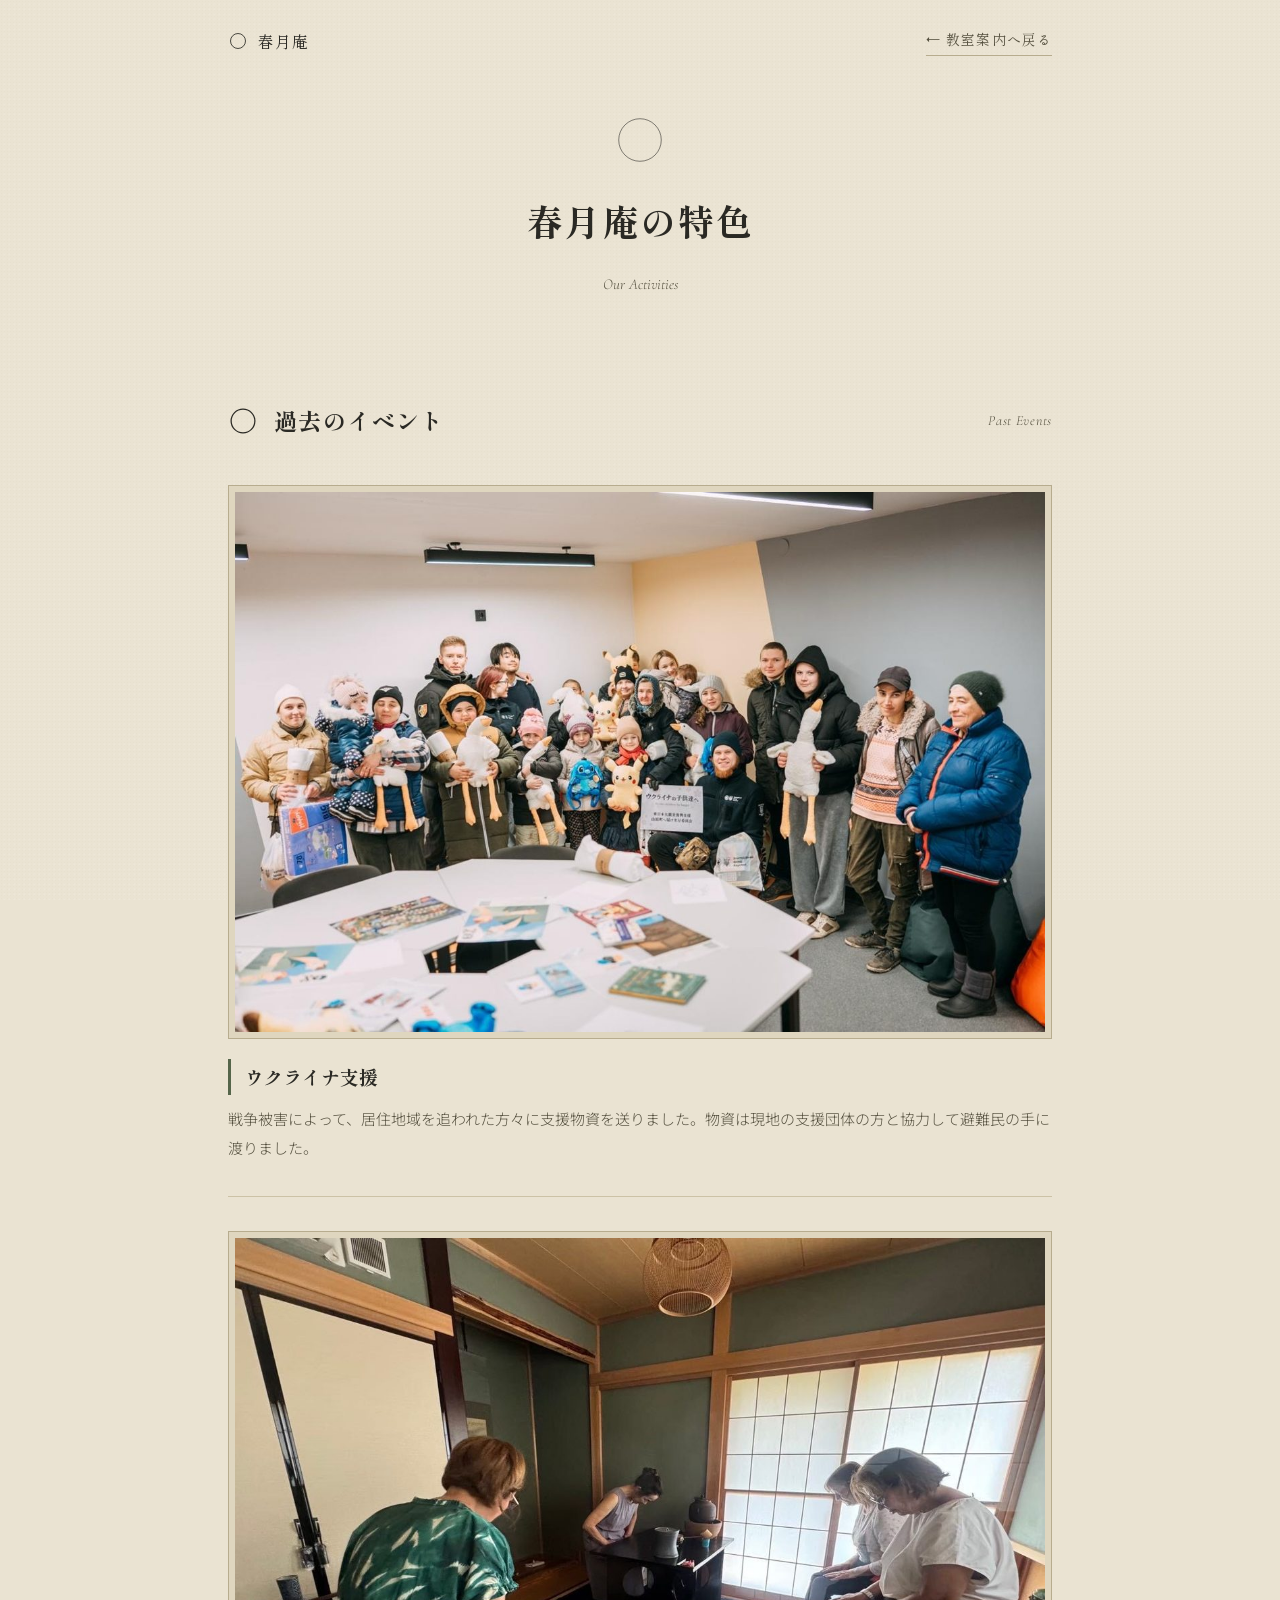
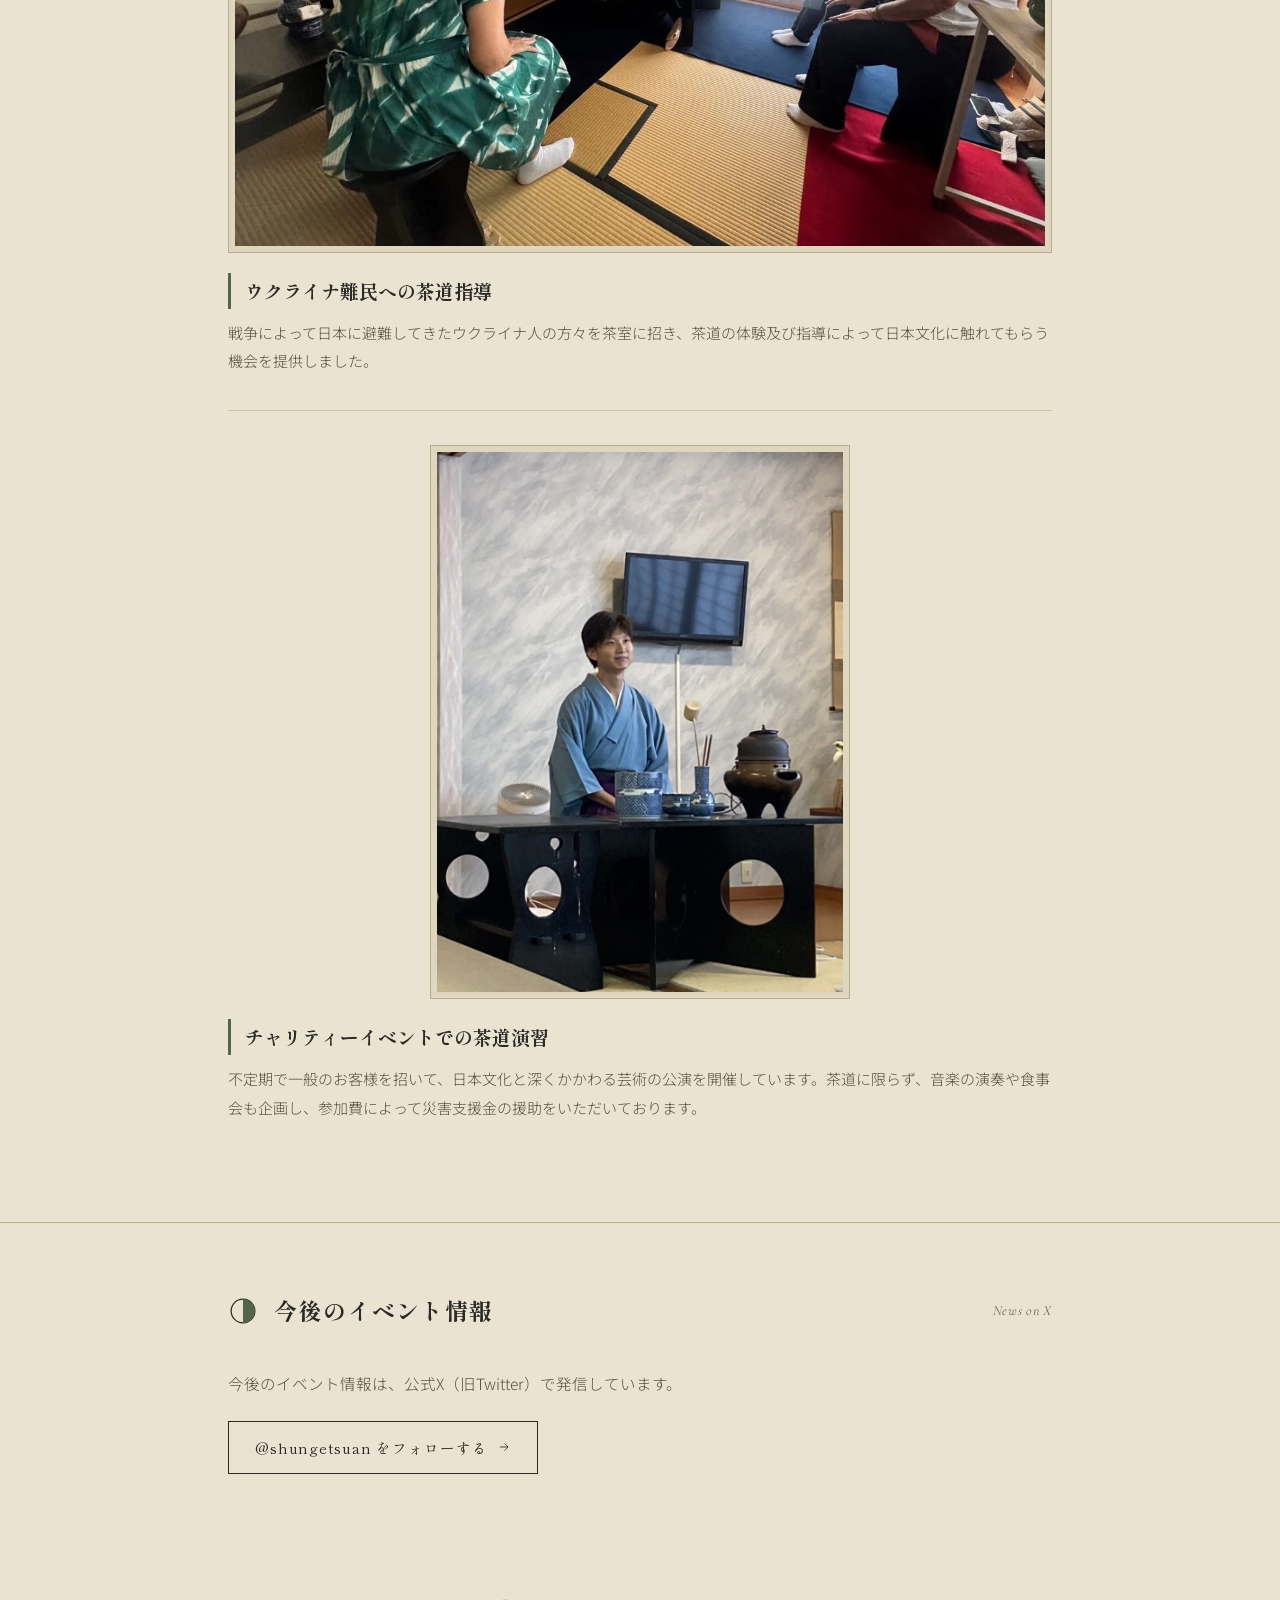
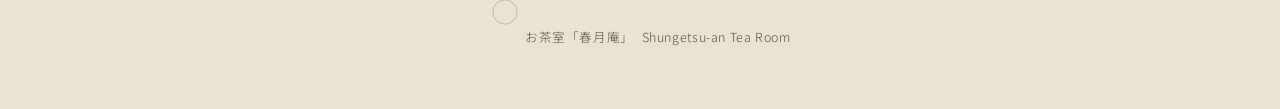
==== tokushoku.html @ e745358e "Add files via upload" ====
<!DOCTYPE html>
<html lang="ja">
<head>
<meta charset="UTF-8">
<meta name="viewport" content="width=device-width, initial-scale=1.0">
<title>春月庵の特色｜お茶室「春月庵」</title>
<meta name="description" content="春月庵の過去のイベント（ウクライナ支援、茶道指導、チャリティーイベント）と今後の情報発信のご案内">
<link rel="icon" href="assets/favicon.ico" sizes="any">
<link rel="icon" type="image/png" sizes="32x32" href="assets/icon-32.png">
<link rel="icon" type="image/png" sizes="192x192" href="assets/icon-192.png">
<link rel="apple-touch-icon" href="assets/icon-180.png">
<link rel="preconnect" href="https://fonts.googleapis.com">
<link rel="preconnect" href="https://fonts.gstatic.com" crossorigin>
<link href="https://fonts.googleapis.com/css2?family=Shippori+Mincho:wght@400;700&family=Noto+Sans+JP:wght@300;400;500&family=Cormorant+Garamond:ital@1&display=swap" rel="stylesheet">
<link rel="stylesheet" href="style.css">
</head>
<body>

<nav class="site-nav">
  <div class="wrap">
    <div class="mark">
      <svg viewBox="0 0 24 24" fill="none"><circle cx="12" cy="12" r="9" stroke="#2A2924" stroke-width="1"/><path d="M12 3a9 9 0 0 0 0 18 7 7 0 0 1 0-18z" fill="#55654A"/></svg>
      春月庵
    </div>
    <a class="back" href="index.html">← 教室案内へ戻る</a>
  </div>
</nav>

<header class="page-hero">
  <div class="wrap">
    <svg style="width:56px;height:56px;margin:0 auto;display:block;" viewBox="0 0 100 100" fill="none">
      <circle cx="50" cy="50" r="38" stroke="#2A2924" stroke-width="1"/>
      <path d="M50 12a38 38 0 0 0 0 76 30 30 0 0 1 0-76z" fill="#9B3A2E" opacity="0.85"/>
    </svg>
    <h1>春月庵の特色</h1>
    <p class="en-name">Our Activities</p>
  </div>
</header>

<main>

  <section id="events" style="border-top:none;">
    <div class="wrap">
      <div class="section-head">
        <svg class="phase" viewBox="0 0 24 24" fill="none"><circle cx="12" cy="12" r="9.5" stroke="#2A2924" stroke-width="1"/><path d="M12 2.5a9.5 9.5 0 0 0 0 19 4 4 0 0 1 0-19z" fill="#55654A"/></svg>
        <h2>過去のイベント</h2>
        <span class="en">Past Events</span>
      </div>

      <article class="event">
        <figure><img src="assets/events/support-ukraine.jpg" alt="ウクライナの方々と支援物資を囲んだ集合写真" loading="lazy"></figure>
        <h3>ウクライナ支援</h3>
        <p>戦争被害によって、居住地域を追われた方々に支援物資を送りました。物資は現地の支援団体の方と協力して避難民の手に渡りました。</p>
      </article>

      <article class="event">
        <figure><img src="assets/events/tea-ukraine.jpg" alt="茶室でお点前に向かって礼をする参加者の方々" loading="lazy"></figure>
        <h3>ウクライナ難民への茶道指導</h3>
        <p>戦争によって日本に避難してきたウクライナ人の方々を茶室に招き、茶道の体験及び指導によって日本文化に触れてもらう機会を提供しました。</p>
      </article>

      <article class="event">
        <figure class="portrait"><img src="assets/events/charity-tea.jpg" alt="チャリティーイベントで茶道の演習を行う様子" loading="lazy"></figure>
        <h3>チャリティーイベントでの茶道演習</h3>
        <p>不定期で一般のお客様を招いて、日本文化と深くかかわる芸術の公演を開催しています。茶道に限らず、音楽の演奏や食事会も企画し、参加費によって災害支援金の援助をいただいております。</p>
      </article>
    </div>
  </section>

  <section id="sns">
    <div class="wrap">
      <div class="section-head">
        <svg class="phase" viewBox="0 0 24 24" fill="none"><circle cx="12" cy="12" r="9.5" stroke="#2A2924" stroke-width="1"/><path d="M12 2.5a9.5 9.5 0 0 1 0 19V2.5z" fill="#55654A"/></svg>
        <h2>今後のイベント情報</h2>
        <span class="en">News on X</span>
      </div>
      <p class="lead">今後のイベント情報は、公式X（旧Twitter）で発信しています。</p>
      <p class="sns-link">
        <a class="btn" href="https://x.com/shungetsuan" target="_blank" rel="noopener">
          @shungetsuan をフォローする
          <svg viewBox="0 0 24 24" fill="none"><path d="M5 12h14M13 6l6 6-6 6" stroke="currentColor" stroke-width="1.4"/></svg>
        </a>
      </p>
    </div>
  </section>

</main>

<footer>
  <svg class="moon-sig" viewBox="0 0 100 100" fill="none">
    <circle cx="50" cy="50" r="38" stroke="#2A2924" stroke-width="1"/>
    <path d="M50 12a38 38 0 0 0 0 76 30 30 0 0 1 0-76z" fill="#55654A"/>
  </svg>
  お茶室「春月庵」　Shungetsu-an Tea Room
</footer>

</body>
</html>
---- style.css ----
/* ============================================================
   春月庵 — Shungetsu-an tea room website
   Design tokens
   ============================================================ */
:root{
  --paper:      #EAE3D2;   /* aged washi paper */
  --paper-deep: #DFD6BF;   /* slightly deeper paper, for panels */
  --ink:        #2A2924;   /* sumi ink, warm near-black */
  --ink-soft:   #55503F;   /* softened ink for body text */
  --moss:       #55654A;   /* moss / matcha accent */
  --moss-deep:  #3C4834;
  --kurenai:    #9B3A2E;   /* deep vermillion — used only for the seal */
  --line:       #B7AC8E;   /* hairline divider */
  --line-soft:  #CCC2A6;
  --gold:       #A78A4A;   /* muted gilt, for small marks */

  --font-display: "Shippori Mincho", "Noto Serif JP", serif;
  --font-body:    "Noto Sans JP", "Hiragino Sans", sans-serif;
  --font-accent:  "Cormorant Garamond", serif;
}

*{ box-sizing:border-box; }
html{ scroll-behavior:smooth; }

body{
  margin:0;
  background:var(--paper);
  color:var(--ink);
  font-family:var(--font-body);
  font-weight:300;
  line-height:1.9;
  -webkit-font-smoothing:antialiased;
}

a{ color:inherit; text-decoration:none; }

img{ max-width:100%; display:block; }

/* subtle washi paper texture */
body::before{
  content:"";
  position:fixed;
  inset:0;
  pointer-events:none;
  z-index:0;
  opacity:.5;
  background-image:
    radial-gradient(rgba(0,0,0,.025) 1px, transparent 1px),
    radial-gradient(rgba(255,255,255,.4) 1px, transparent 1px);
  background-size:3px 3px, 5px 5px;
  background-position:0 0, 1.5px 1.5px;
}

.wrap{
  position:relative;
  z-index:1;
  max-width:880px;
  margin:0 auto;
  padding:0 28px;
}

/* ---------------- nav ---------------- */
.site-nav{
  position:relative;
  z-index:2;
  padding:26px 0 0;
}
.site-nav .wrap{
  display:flex;
  align-items:center;
  justify-content:space-between;
  font-family:var(--font-display);
  font-size:14px;
  letter-spacing:.08em;
}
.site-nav .mark{
  display:flex;
  align-items:center;
  gap:10px;
  font-size:16px;
}
.site-nav .mark svg{ width:20px; height:20px; }
.site-nav a.back{
  border-bottom:1px solid var(--line);
  padding-bottom:2px;
  color:var(--ink-soft);
}
.site-nav a.back:hover{ color:var(--moss-deep); border-color:var(--moss); }

/* ---------------- hero ---------------- */
.hero{
  position:relative;
  padding:64px 0 70px;
  text-align:center;
}
.hero .eyebrow{
  font-family:var(--font-accent);
  font-style:italic;
  letter-spacing:.18em;
  font-size:15px;
  color:var(--moss-deep);
  margin:0 0 22px;
}
.hero .moon-sig{
  width:74px;
  height:74px;
  margin:0 auto 26px;
  opacity:.9;
}
.hero h1{
  font-family:var(--font-display);
  font-weight:700;
  font-size:clamp(28px, 5vw, 42px);
  line-height:1.55;
  margin:0 0 34px;
  letter-spacing:.03em;
}
.hero h1 .accent{ color:var(--kurenai); }

.arts-menu{
  display:inline-flex;
  flex-wrap:wrap;
  justify-content:center;
  gap:0;
  list-style:none;
  margin:0 auto;
  padding:0;
  border-top:1px solid var(--line);
  border-bottom:1px solid var(--line);
}
.arts-menu li{
  font-family:var(--font-display);
  font-size:17px;
  padding:12px 22px;
  border-left:1px solid var(--line-soft);
}
.arts-menu li:first-child{ border-left:none; }

/* ---------------- section chrome ---------------- */
section{
  position:relative;
  padding:66px 0;
}
section + section{
  border-top:1px solid var(--line);
}
.section-head{
  display:flex;
  align-items:center;
  gap:16px;
  margin-bottom:36px;
}
.phase{
  width:30px; height:30px;
  flex:none;
}
.section-head h2{
  font-family:var(--font-display);
  font-size:23px;
  font-weight:700;
  letter-spacing:.06em;
  margin:0;
}
.section-head .en{
  font-family:var(--font-accent);
  font-style:italic;
  color:var(--ink-soft);
  font-size:14px;
  margin-left:auto;
  letter-spacing:.05em;
}

.lead{
  color:var(--ink-soft);
  font-size:15.5px;
  max-width:60ch;
}

/* ---------------- activity / schedule ---------------- */
.activity-note{
  background:var(--paper-deep);
  border-left:3px solid var(--moss);
  padding:20px 24px;
  margin:26px 0 34px;
  font-size:15px;
  color:var(--ink);
}
.activity-note strong{
  display:block;
  font-family:var(--font-display);
  font-size:15px;
  margin-bottom:6px;
  color:var(--moss-deep);
}

table.schedule{
  width:100%;
  border-collapse:collapse;
  font-size:15px;
}
table.schedule th, table.schedule td{
  text-align:left;
  padding:14px 10px;
  border-bottom:1px solid var(--line-soft);
}
table.schedule thead th{
  font-family:var(--font-display);
  font-weight:700;
  font-size:13px;
  letter-spacing:.08em;
  color:var(--moss-deep);
  border-bottom:1px solid var(--ink);
}
table.schedule td.day{
  font-family:var(--font-display);
  white-space:nowrap;
}
table.schedule td.day .en{
  display:block;
  font-family:var(--font-accent);
  font-style:italic;
  color:var(--ink-soft);
  font-size:12.5px;
}
table.schedule td.time{ font-variant-numeric:tabular-nums; }

/* ---------------- pricing ---------------- */
.price-note{
  font-size:14px;
  color:var(--ink-soft);
  margin:-14px 0 30px;
}
.price-note .tag{
  display:inline-block;
  border:1px solid var(--kurenai);
  color:var(--kurenai);
  padding:2px 9px;
  border-radius:2px;
  font-size:12px;
  letter-spacing:.06em;
  margin-right:8px;
}
.price-grid{
  display:grid;
  grid-template-columns:repeat(3, 1fr);
  gap:0;
  border-top:1px solid var(--ink);
  border-bottom:1px solid var(--ink);
}
.price-tier{
  padding:30px 18px;
  text-align:center;
  border-left:1px solid var(--line);
}
.price-tier:first-child{ border-left:none; }
.price-tier .rank{
  font-family:var(--font-accent);
  font-style:italic;
  font-size:13px;
  letter-spacing:.1em;
  color:var(--ink-soft);
}
.price-tier h3{
  font-family:var(--font-display);
  font-size:19px;
  margin:8px 0 16px;
}
.price-tier .amount{
  font-family:var(--font-display);
  font-size:26px;
  color:var(--moss-deep);
}
.price-tier .amount small{
  font-family:var(--font-body);
  font-size:13px;
  color:var(--ink-soft);
  margin-left:2px;
}

/* ---------------- teacher (brief) ---------------- */
.teacher-card{
  max-width:520px;
  margin:0 auto;
  text-align:center;
}
.teacher-mark{
  width:72px;
  height:72px;
  margin:0 auto 20px;
  opacity:.95;
}
.teacher-name{
  font-family:var(--font-display);
  font-size:24px;
  margin:0 0 14px;
}
.teacher-titles{
  list-style:none;
  margin:0 0 26px;
  padding:0;
  font-size:14.5px;
  color:var(--ink-soft);
  display:inline-flex;
  flex-wrap:wrap;
  justify-content:center;
  gap:6px 0;
}
.teacher-titles li{
  padding:0 14px;
  position:relative;
}
.teacher-titles li + li::before{
  content:"｜";
  position:absolute;
  left:-3px;
  color:var(--line);
}
.teacher-bio{
  text-align:left;
  border-top:1px solid var(--line);
  padding-top:22px;
  margin-top:4px;
}
.teacher-bio p{
  margin:0 0 16px;
  font-size:15px;
  color:var(--ink-soft);
  line-height:1.9;
}
.teacher-bio p:last-child{ margin-bottom:0; }
.teacher-en{
  font-family:var(--font-accent);
  font-style:italic;
  color:var(--ink) !important;
  font-size:17px;
  line-height:1.7;
}
.btn{
  display:inline-flex;
  align-items:center;
  gap:10px;
  font-family:var(--font-display);
  font-size:14.5px;
  letter-spacing:.06em;
  padding:12px 26px;
  border:1px solid var(--ink);
  color:var(--ink);
  transition:background .2s ease, color .2s ease;
}
.btn:hover{ background:var(--ink); color:var(--paper); }
.btn svg{ width:14px; height:14px; }

/* ---------------- access / footer ---------------- */
.access-grid{
  display:grid;
  grid-template-columns:1fr 1fr;
  gap:40px;
  font-size:15px;
}
.access-grid dt{
  font-family:var(--font-display);
  font-size:12.5px;
  letter-spacing:.1em;
  color:var(--moss-deep);
  margin-bottom:6px;
}
.access-grid dd{ margin:0 0 22px; color:var(--ink-soft); }
.placeholder-flag{
  display:inline-block;
  font-size:11.5px;
  color:var(--kurenai);
  border:1px dashed var(--kurenai);
  padding:1px 7px;
  border-radius:2px;
  margin-left:8px;
  letter-spacing:.04em;
}

footer{
  padding:40px 0 60px;
  text-align:center;
  font-size:12.5px;
  color:var(--ink-soft);
  letter-spacing:.05em;
}
footer .moon-sig{
  width:32px; height:32px;
  margin:0 auto 14px;
  opacity:.7;
}

.lang-tabs{
  display:flex;
  justify-content:center;
  gap:0;
  border-bottom:1px solid var(--line);
  margin:28px 0 26px;
}
.lang-tabs button{
  font-family:var(--font-display);
  background:none;
  border:none;
  cursor:pointer;
  font-size:15px;
  letter-spacing:.08em;
  padding:12px 30px;
  color:var(--ink-soft);
  position:relative;
  top:1px;
}
.lang-tabs button.active{
  color:var(--ink);
  border-bottom:2px solid var(--kurenai);
}

.lang-panel{ display:none; }
.lang-panel.active{ display:block; }

/* ---------------- responsive ---------------- */
@media (max-width: 640px){
  .arts-menu li{ padding:10px 14px; font-size:15px; }
  .price-grid{ grid-template-columns:1fr; }
  .price-tier{ border-left:none; border-top:1px solid var(--line); }
  .price-tier:first-child{ border-top:none; }
  .access-grid{ grid-template-columns:1fr; }
  .section-head{ flex-wrap:wrap; }
  .section-head .en{ margin-left:0; width:100%; }
}

/* reduced motion */
@media (prefers-reduced-motion: reduce){
  html{ scroll-behavior:auto; }
}

:focus-visible{
  outline:2px solid var(--kurenai);
  outline-offset:3px;
}

/* ---------------- features subpage ---------------- */
.page-hero{ text-align:center; padding:56px 0 20px; }
.page-hero h1{
  font-family:var(--font-display);
  font-size:clamp(26px,4.5vw,36px);
  margin:18px 0 10px;
  letter-spacing:.05em;
}
.page-hero .en-name{
  font-family:var(--font-accent);
  font-style:italic;
  color:var(--ink-soft);
  font-size:15px;
}
.event{
  padding:34px 0;
  border-top:1px solid var(--line-soft);
}
.event:first-of-type{ border-top:none; padding-top:6px; }
.event figure{ margin:0 0 20px; }
.event img{
  width:100%;
  height:auto;
  border:1px solid var(--line);
  padding:6px;
  background:var(--paper-deep);
}
.event h3{
  font-family:var(--font-display);
  font-size:19px;
  margin:0 0 10px;
  padding-left:14px;
  border-left:3px solid var(--moss);
}
.event p{ margin:0; font-size:15px; color:var(--ink-soft); }
.sns-link{ margin-top:22px; }

.event figure.portrait{ max-width:420px; margin-left:auto; margin-right:auto; }
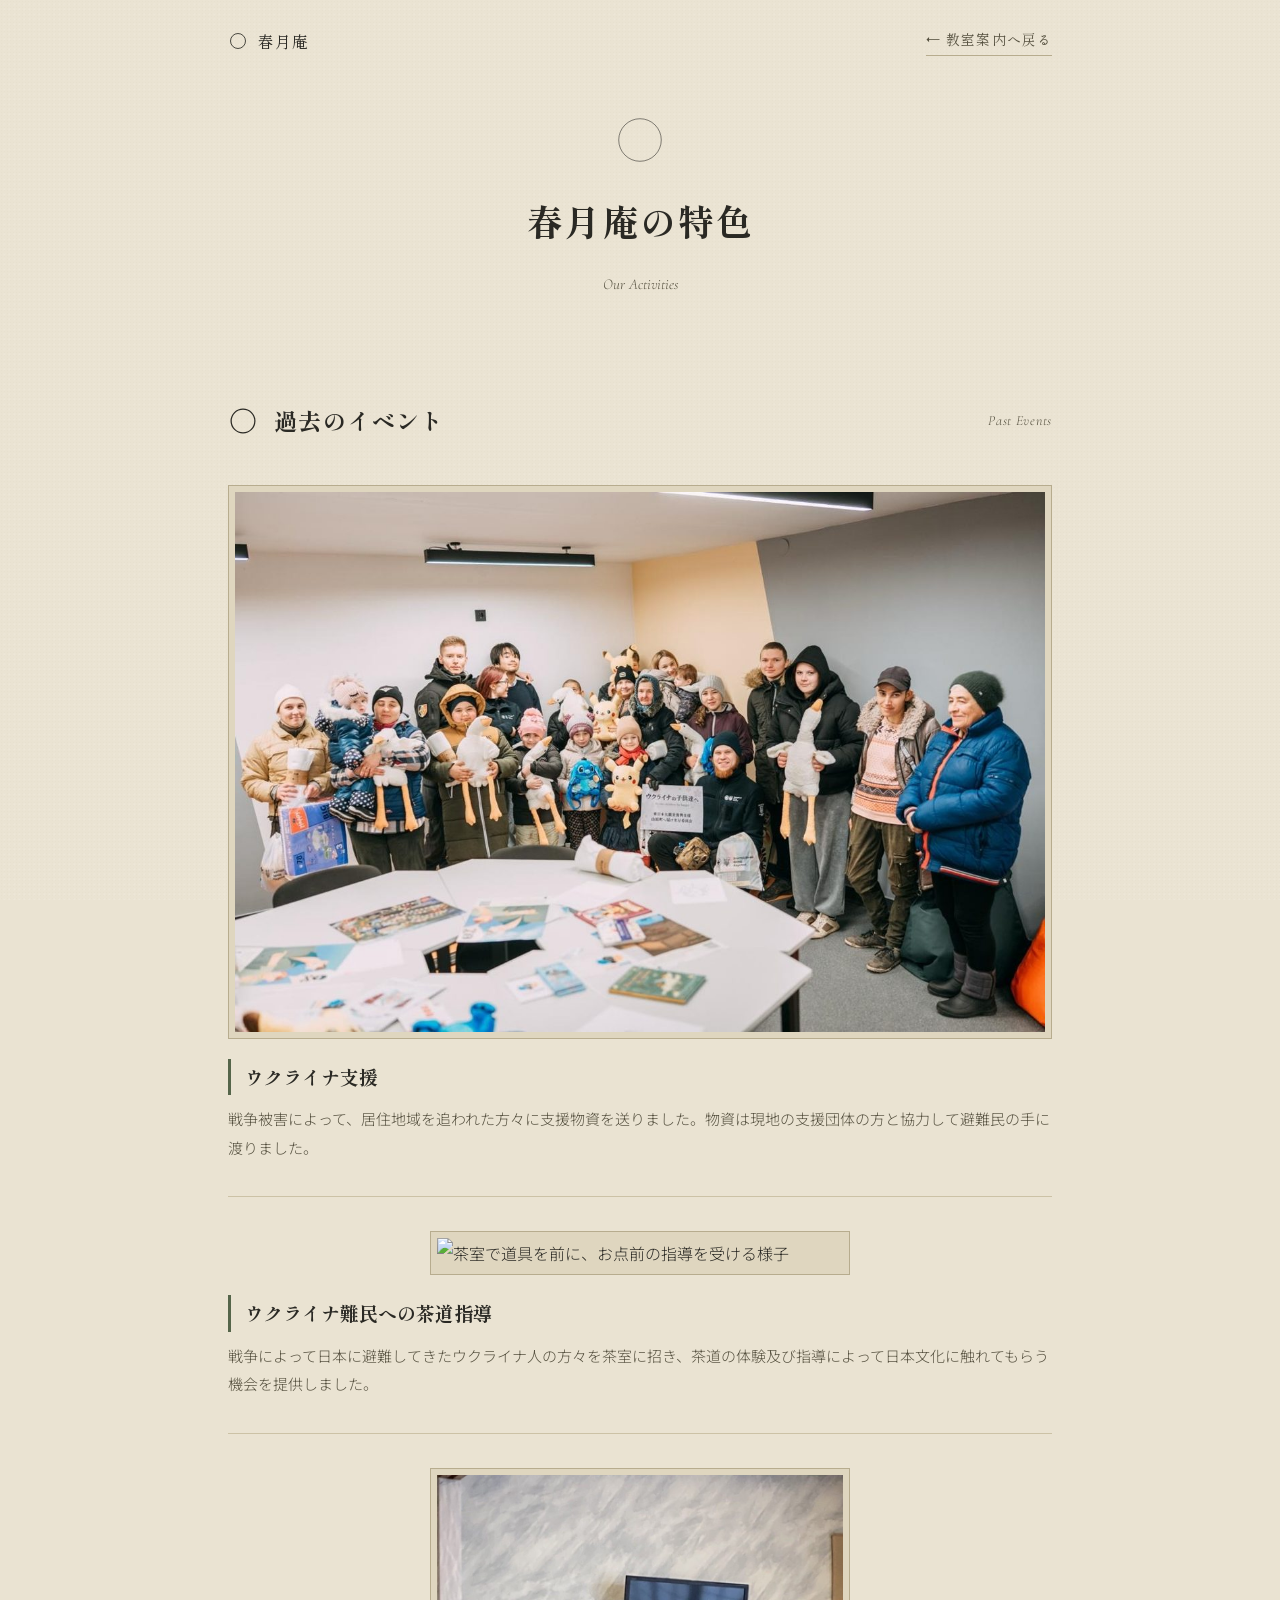
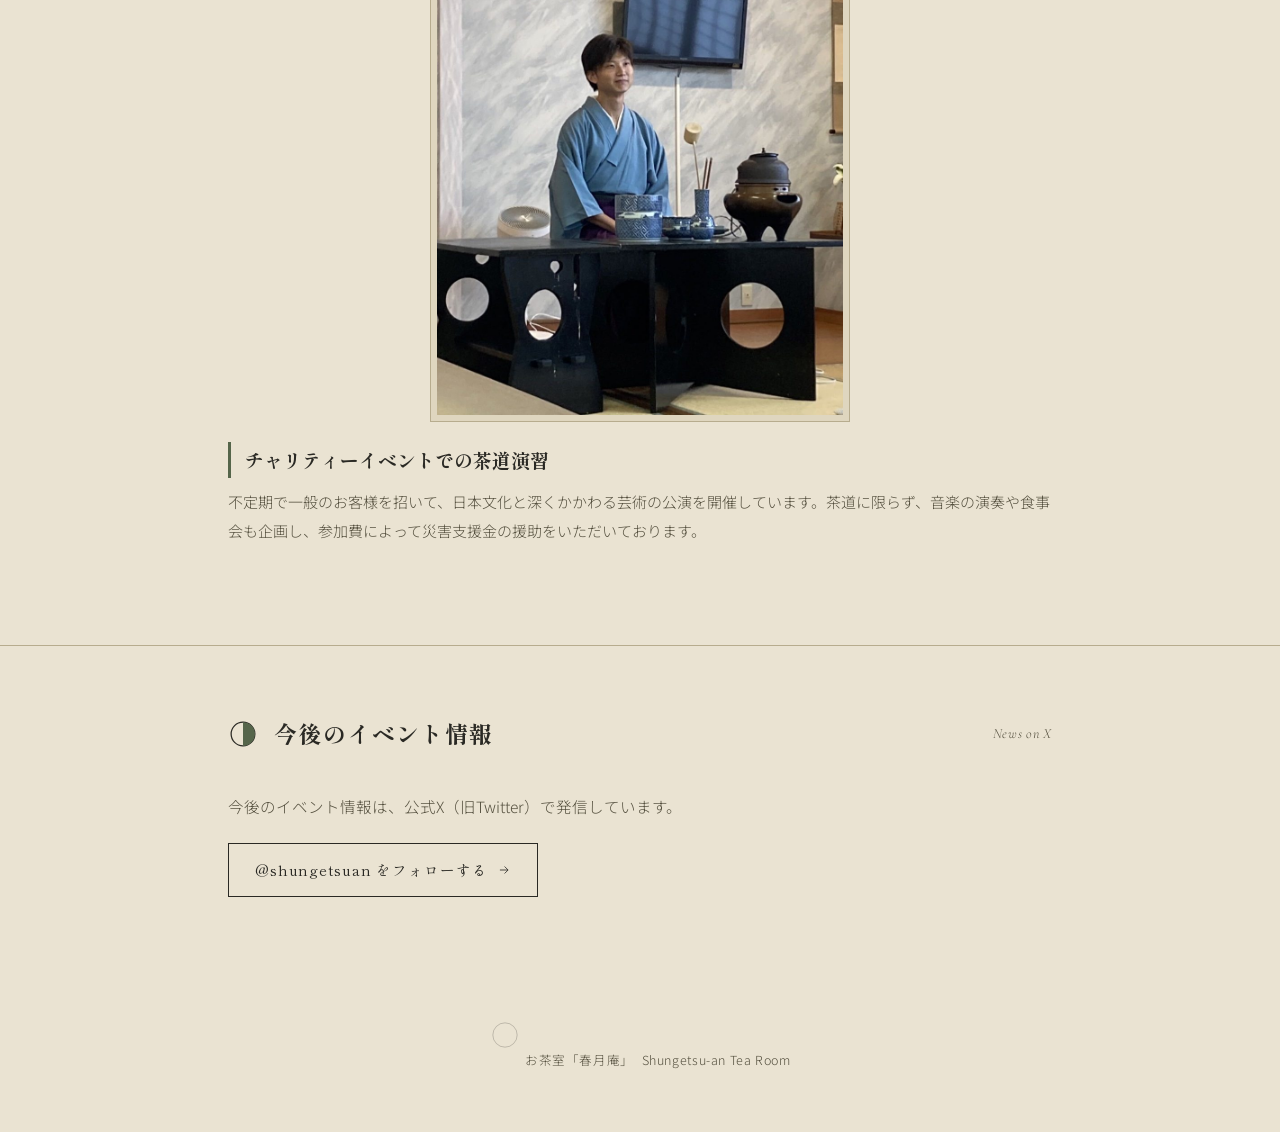
==== commit a0006f5b: "Add files via upload" ====
--- a/tokushoku.html
+++ b/tokushoku.html
@@ -54,7 +54,7 @@
       </article>
 
       <article class="event">
-        <figure><img src="assets/events/tea-ukraine.jpg" alt="茶室でお点前に向かって礼をする参加者の方々" loading="lazy"></figure>
+        <figure class="portrait"><img src="assets/events/tea-lesson.jpg" alt="茶室で道具を前に、お点前の指導を受ける様子" loading="lazy"></figure>
         <h3>ウクライナ難民への茶道指導</h3>
         <p>戦争によって日本に避難してきたウクライナ人の方々を茶室に招き、茶道の体験及び指導によって日本文化に触れてもらう機会を提供しました。</p>
       </article>
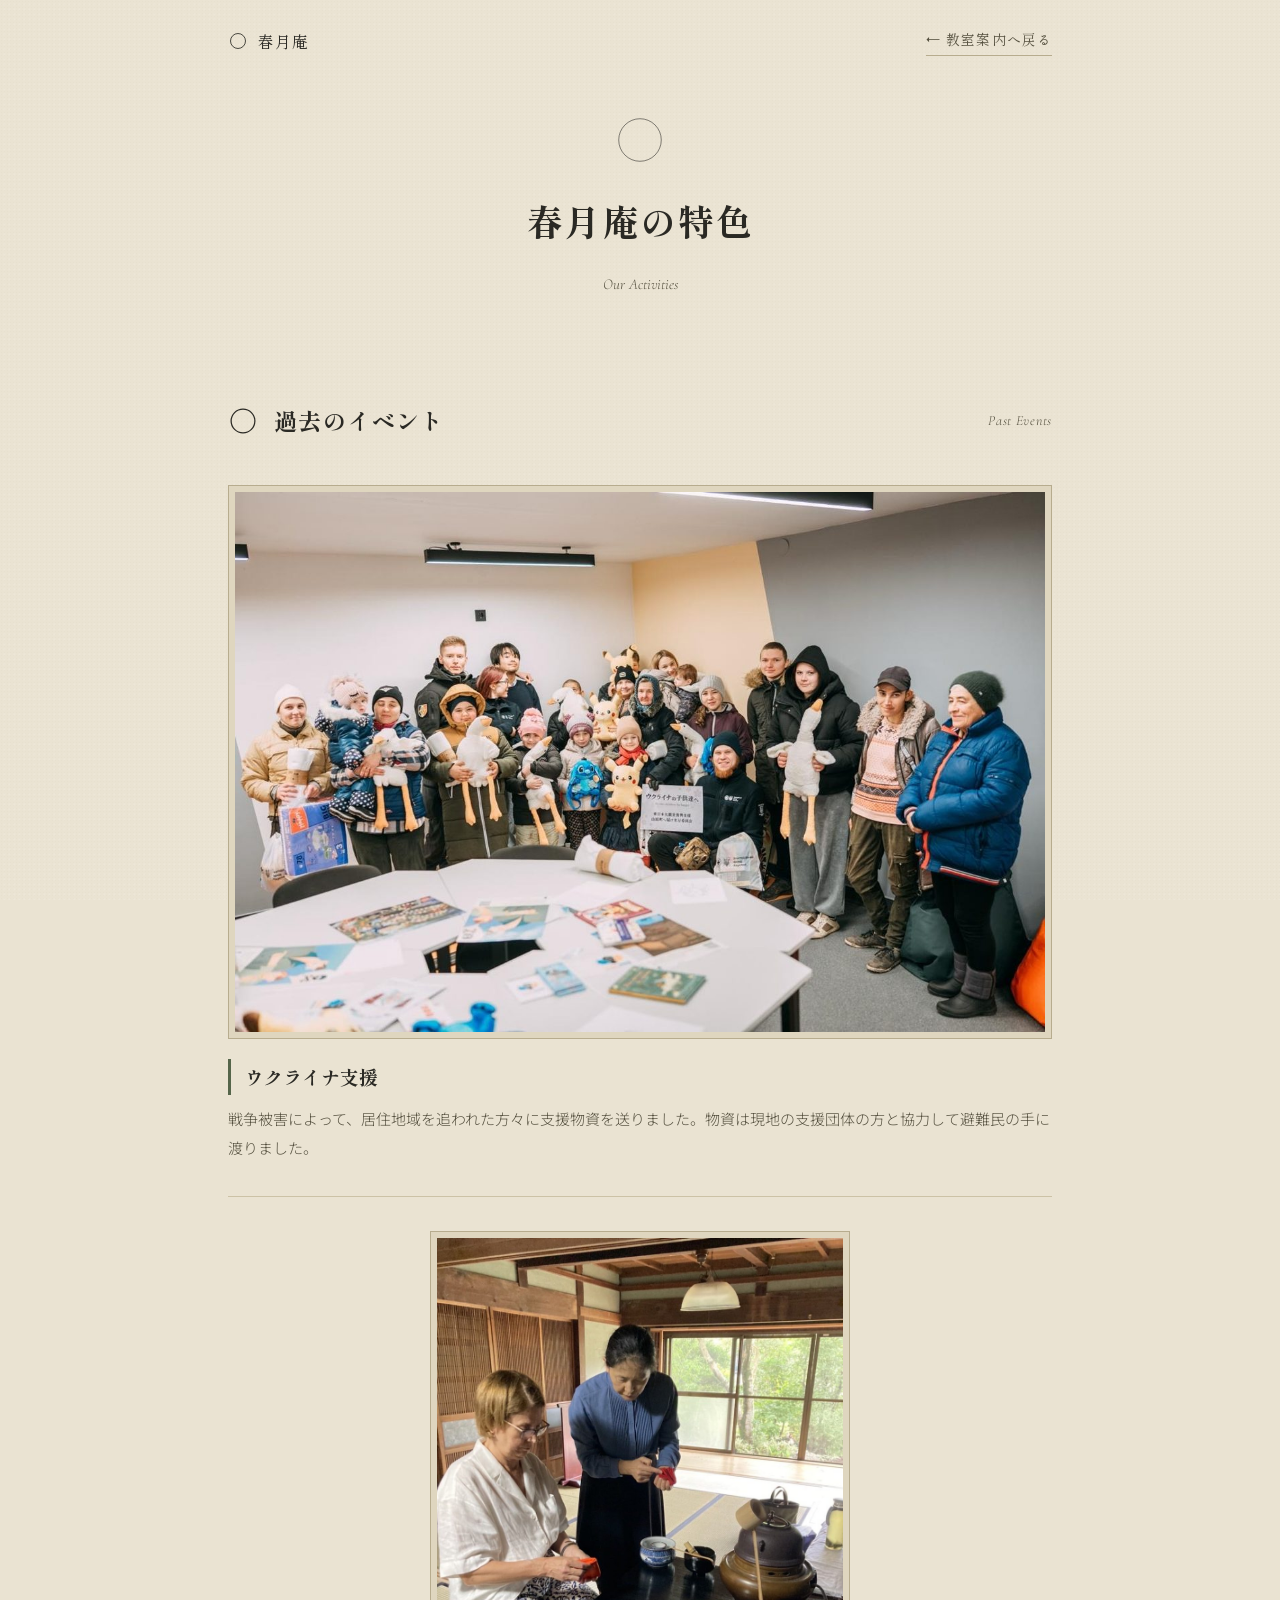
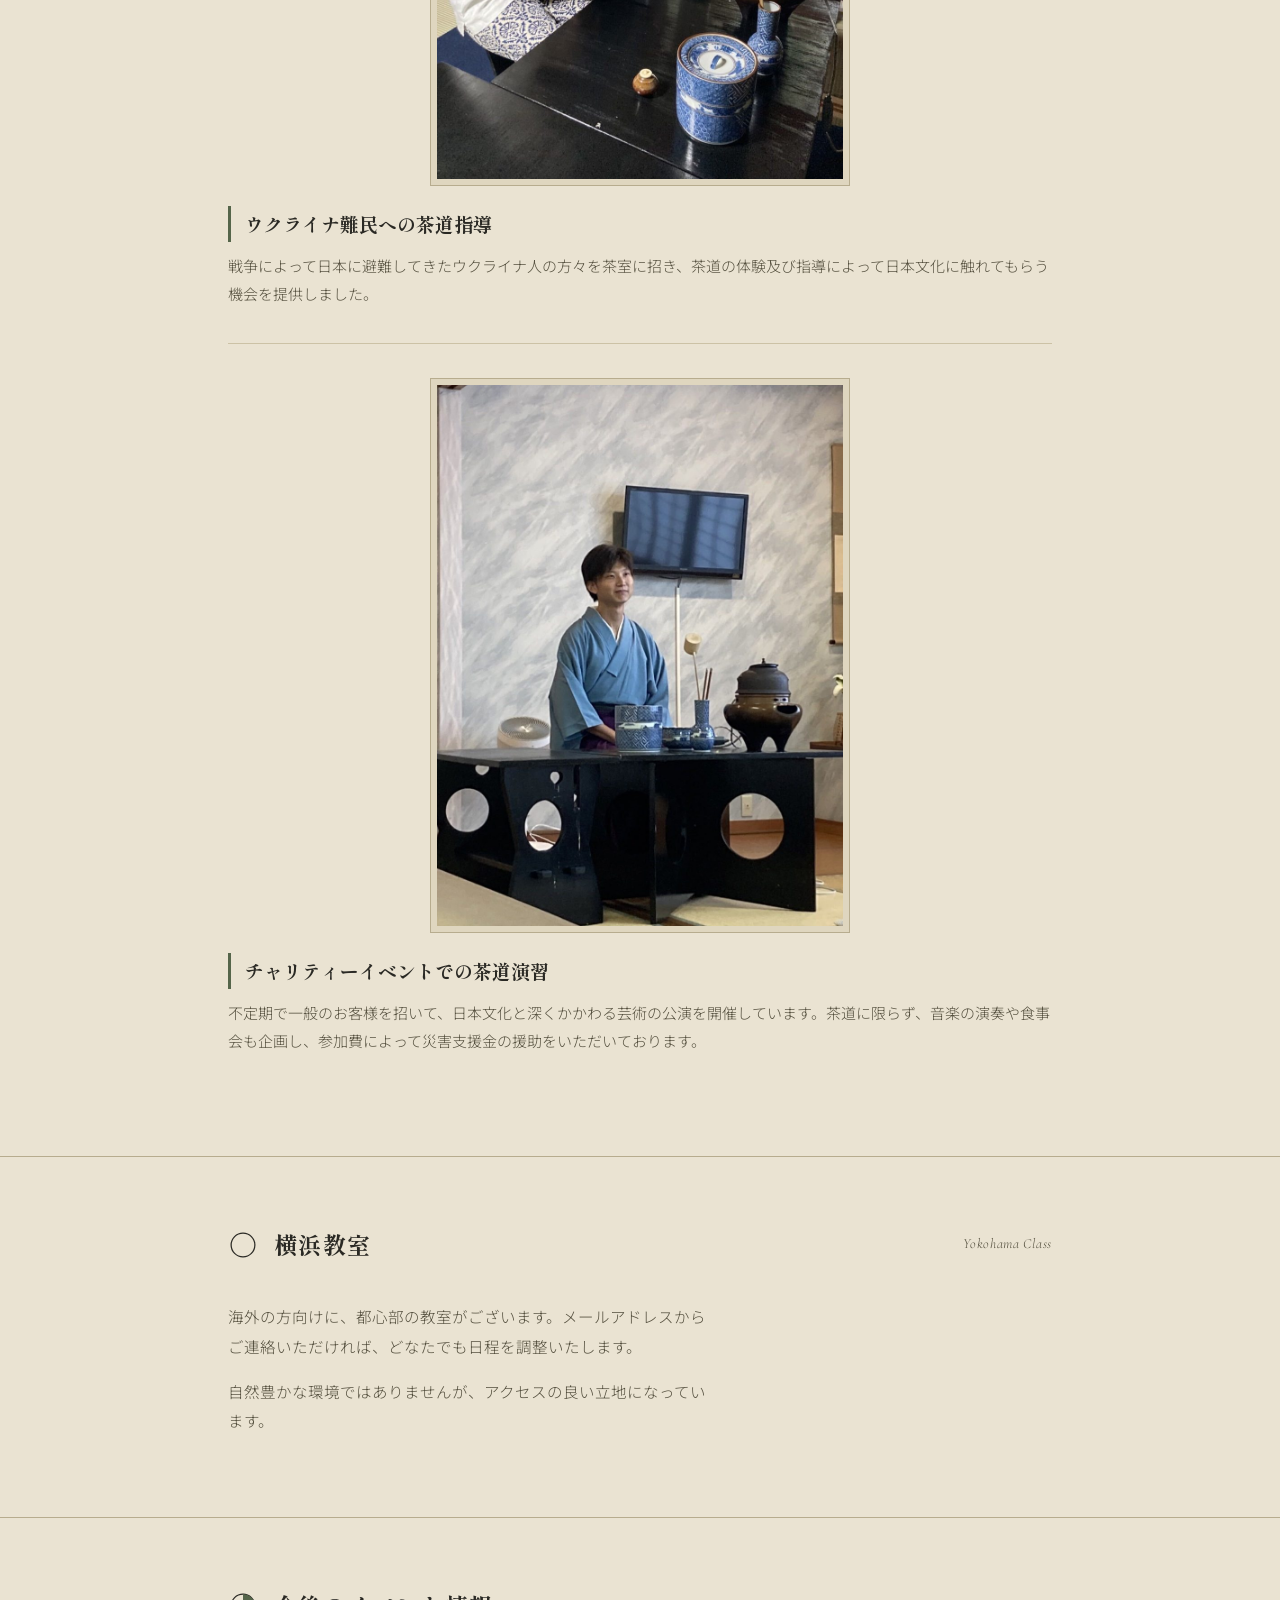
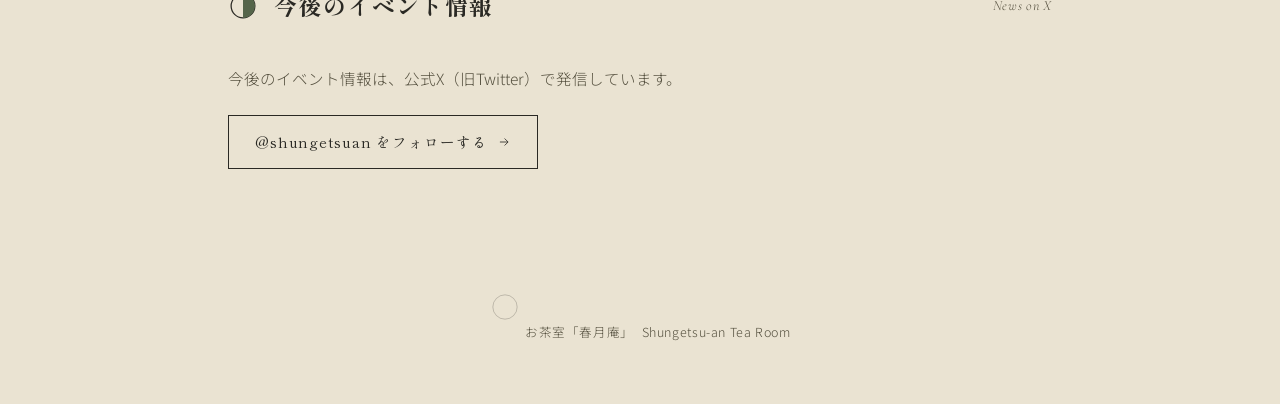
==== commit 175ea0c9: "Change files Tokushoku page is changed" ====
--- a/tokushoku.html
+++ b/tokushoku.html
@@ -67,6 +67,24 @@
     </div>
   </section>
 
+  <section id="yokohama">
+    <div class="wrap">
+      <div class="section-head">
+        <svg class="phase" viewBox="0 0 24 24" fill="none"><circle cx="12" cy="12" r="9.5" stroke="#2A2924" stroke-width="1"/><path d="M12 2.5a9.5 9.5 0 0 0 0 19 7 7 0 0 1 0-19z" fill="#55654A"/></svg>
+        <h2>横浜教室</h2>
+        <span class="en">Yokohama Class</span>
+      </div>
+
+      <!-- 写真が届いたらここに入れます：
+      <figure class="event-photo"><img src="assets/events/yokohama.jpg" alt="横浜教室の様子" loading="lazy"></figure>
+      -->
+
+      <p class="lead">海外の方向けに、都心部の教室がございます。メールアドレスからご連絡いただければ、どなたでも日程を調整いたします。</p>
+      <p class="lead">自然豊かな環境ではありませんが、アクセスの良い立地になっています。</p>
+      <!-- メールアドレスが決まったらここに：<p class="sns-link"><a class="btn" href="mailto:XXXX">メールで問い合わせる</a></p> -->
+    </div>
+  </section>
+
   <section id="sns">
     <div class="wrap">
       <div class="section-head">
--- a/style.css
+++ b/style.css
@@ -475,3 +475,6 @@
 .sns-link{ margin-top:22px; }
 
 .event figure.portrait{ max-width:420px; margin-left:auto; margin-right:auto; }
+
+.event-photo{ margin:0 0 22px; }
+.event-photo img{ width:100%; height:auto; border:1px solid var(--line); padding:6px; background:var(--paper-deep); }
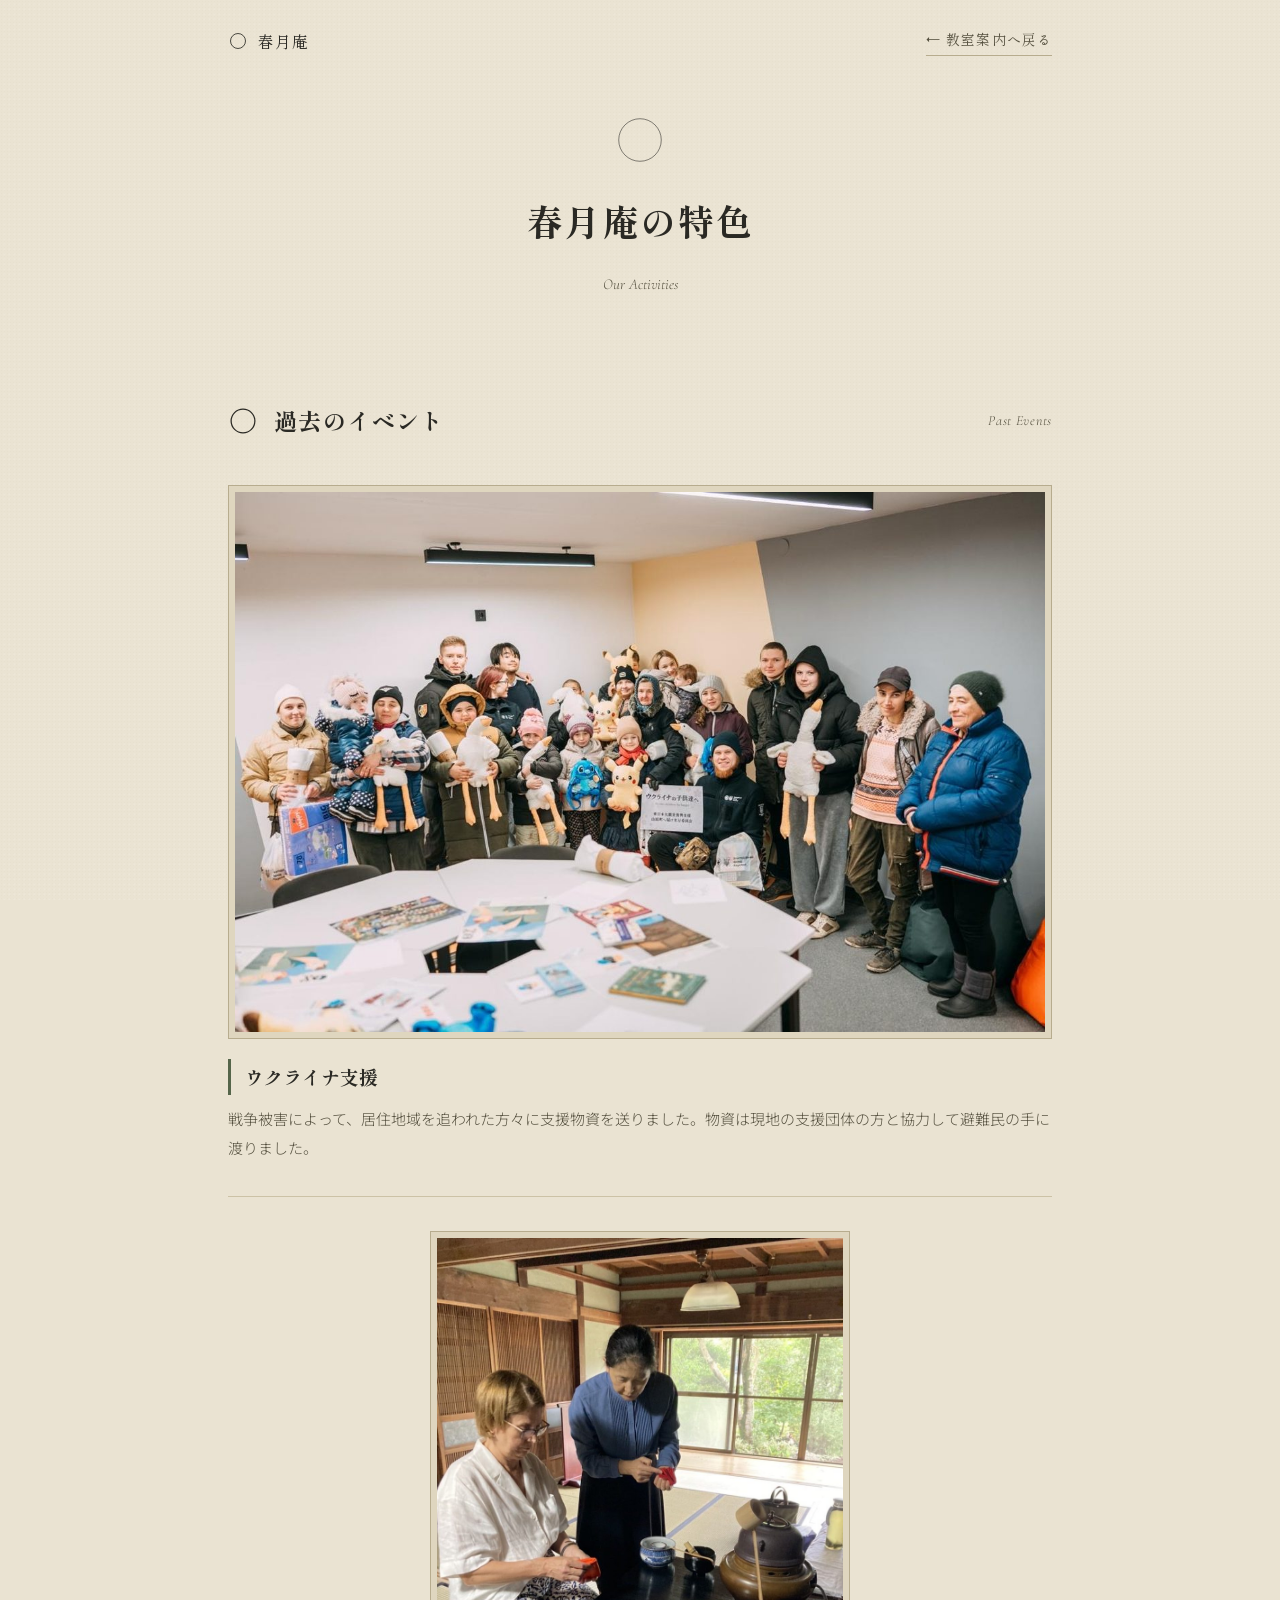
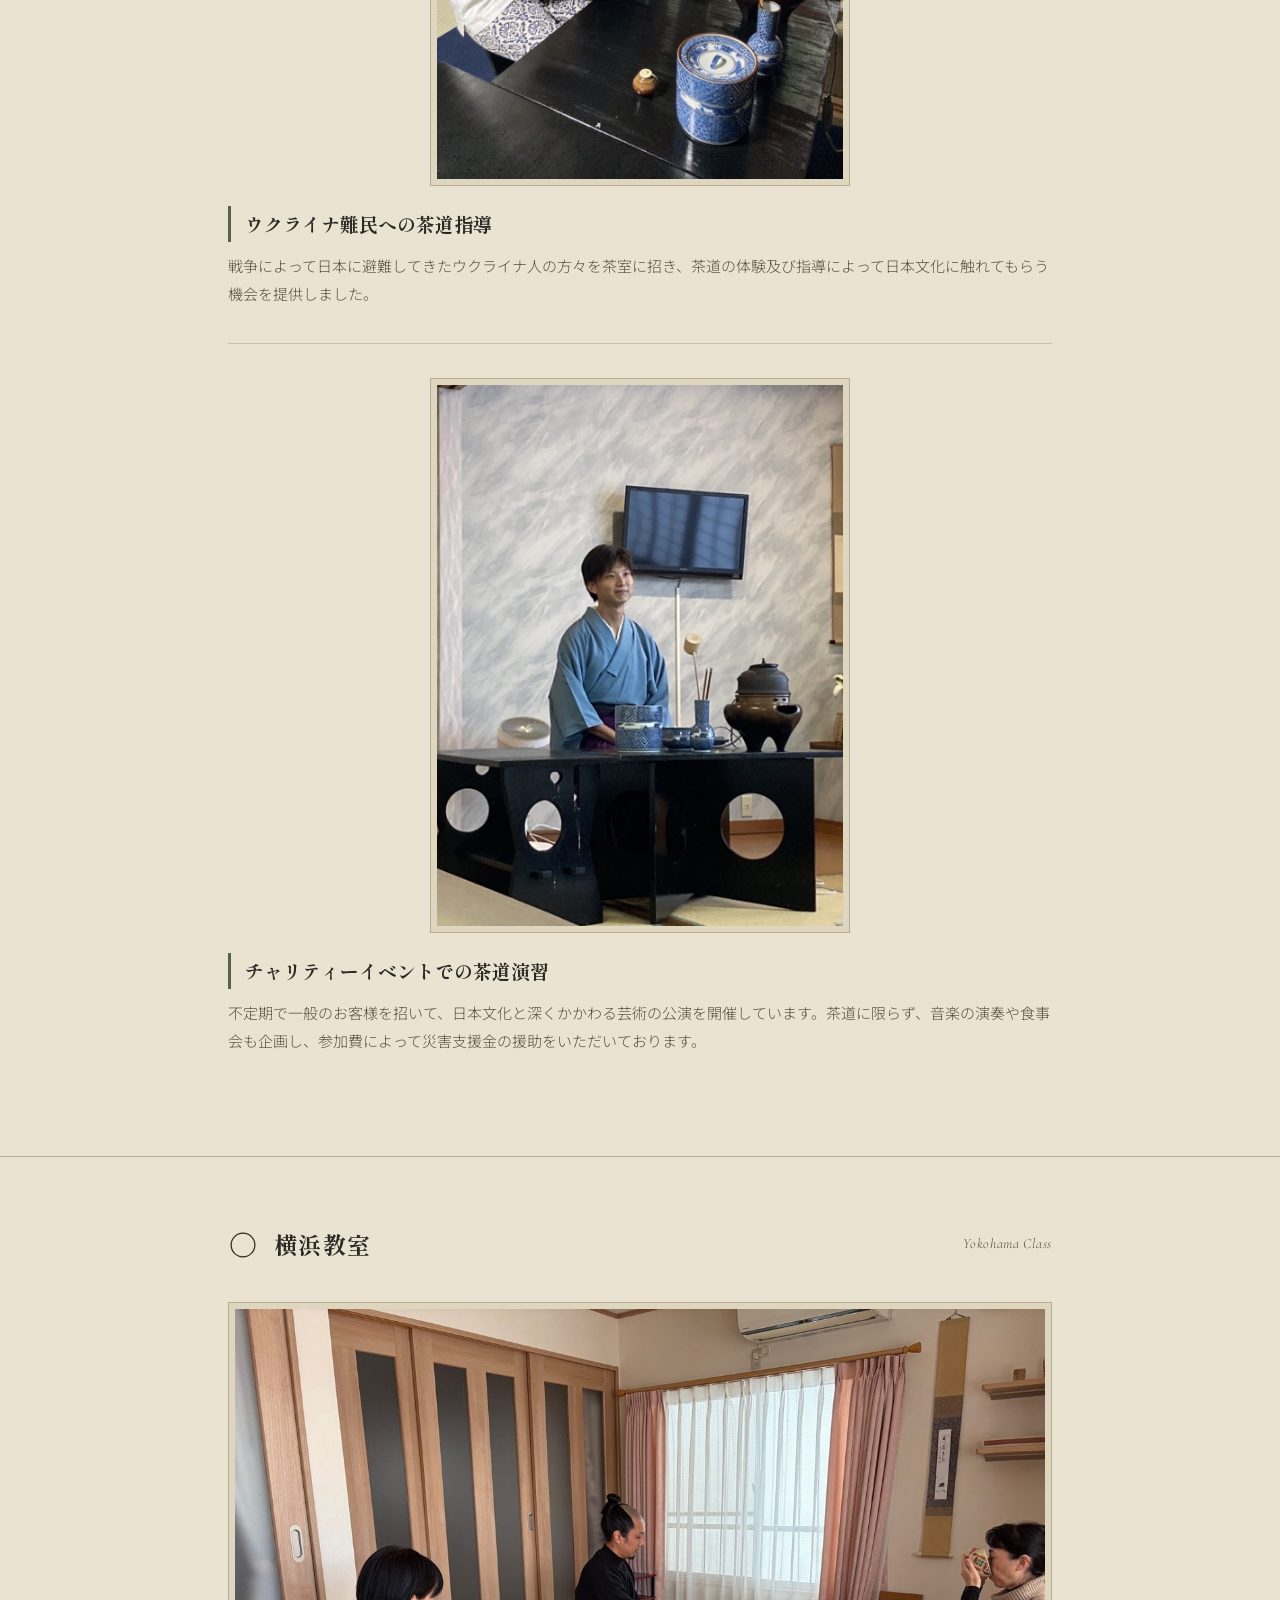
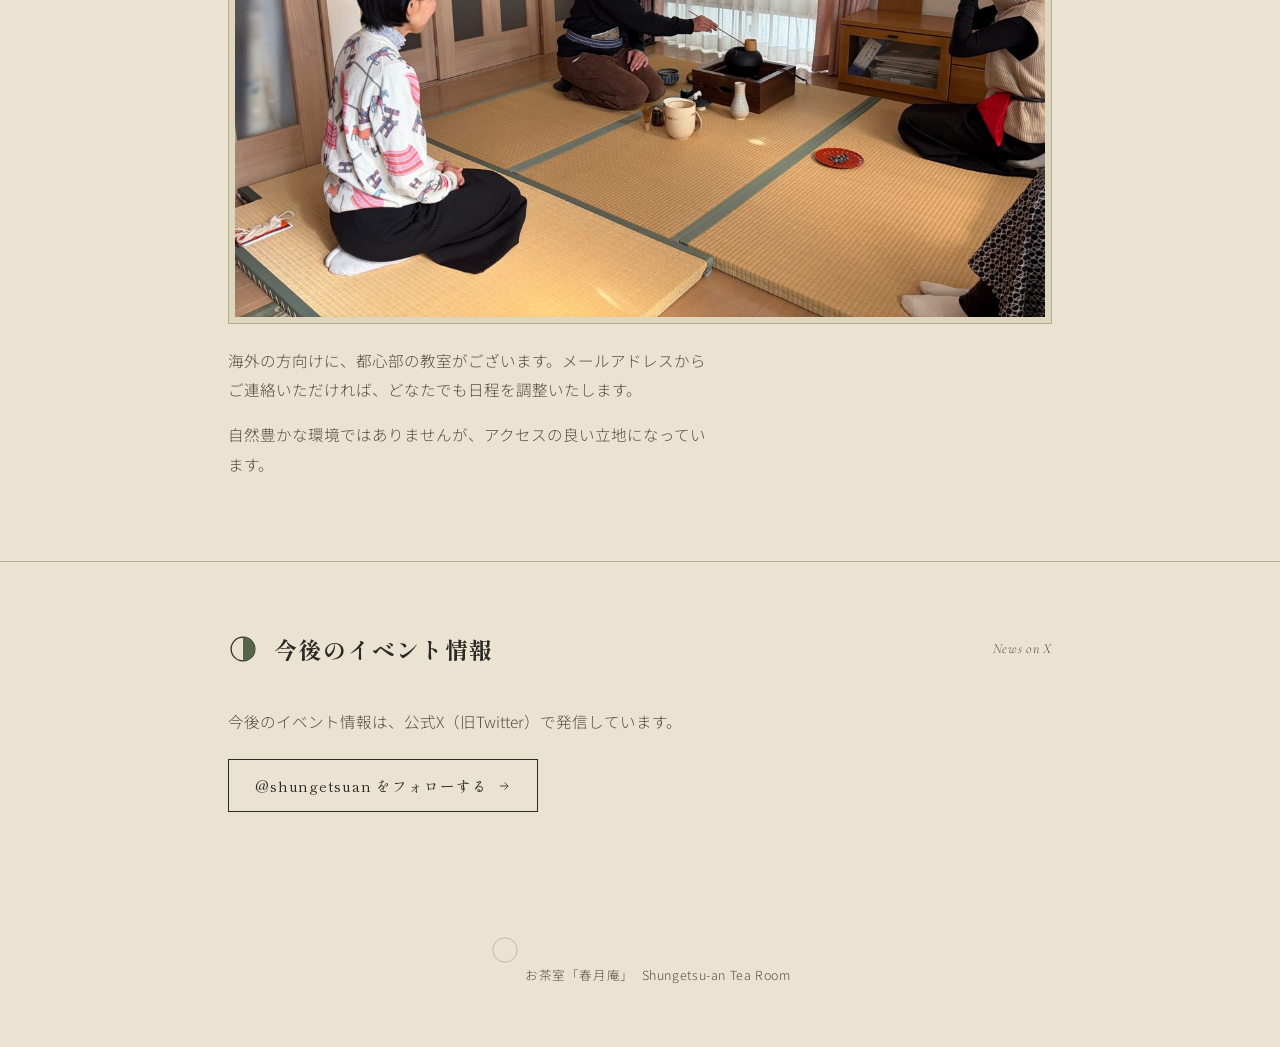
==== commit f987559b: "Add files via upload" ====
--- a/tokushoku.html
+++ b/tokushoku.html
@@ -75,9 +75,7 @@
         <span class="en">Yokohama Class</span>
       </div>
 
-      <!-- 写真が届いたらここに入れます：
-      <figure class="event-photo"><img src="assets/events/yokohama.jpg" alt="横浜教室の様子" loading="lazy"></figure>
-      -->
+      <figure class="event-photo"><img src="assets/events/yokohama.jpg" alt="横浜教室で、畳の上でお点前を披露する様子" loading="lazy"></figure>
 
       <p class="lead">海外の方向けに、都心部の教室がございます。メールアドレスからご連絡いただければ、どなたでも日程を調整いたします。</p>
       <p class="lead">自然豊かな環境ではありませんが、アクセスの良い立地になっています。</p>
